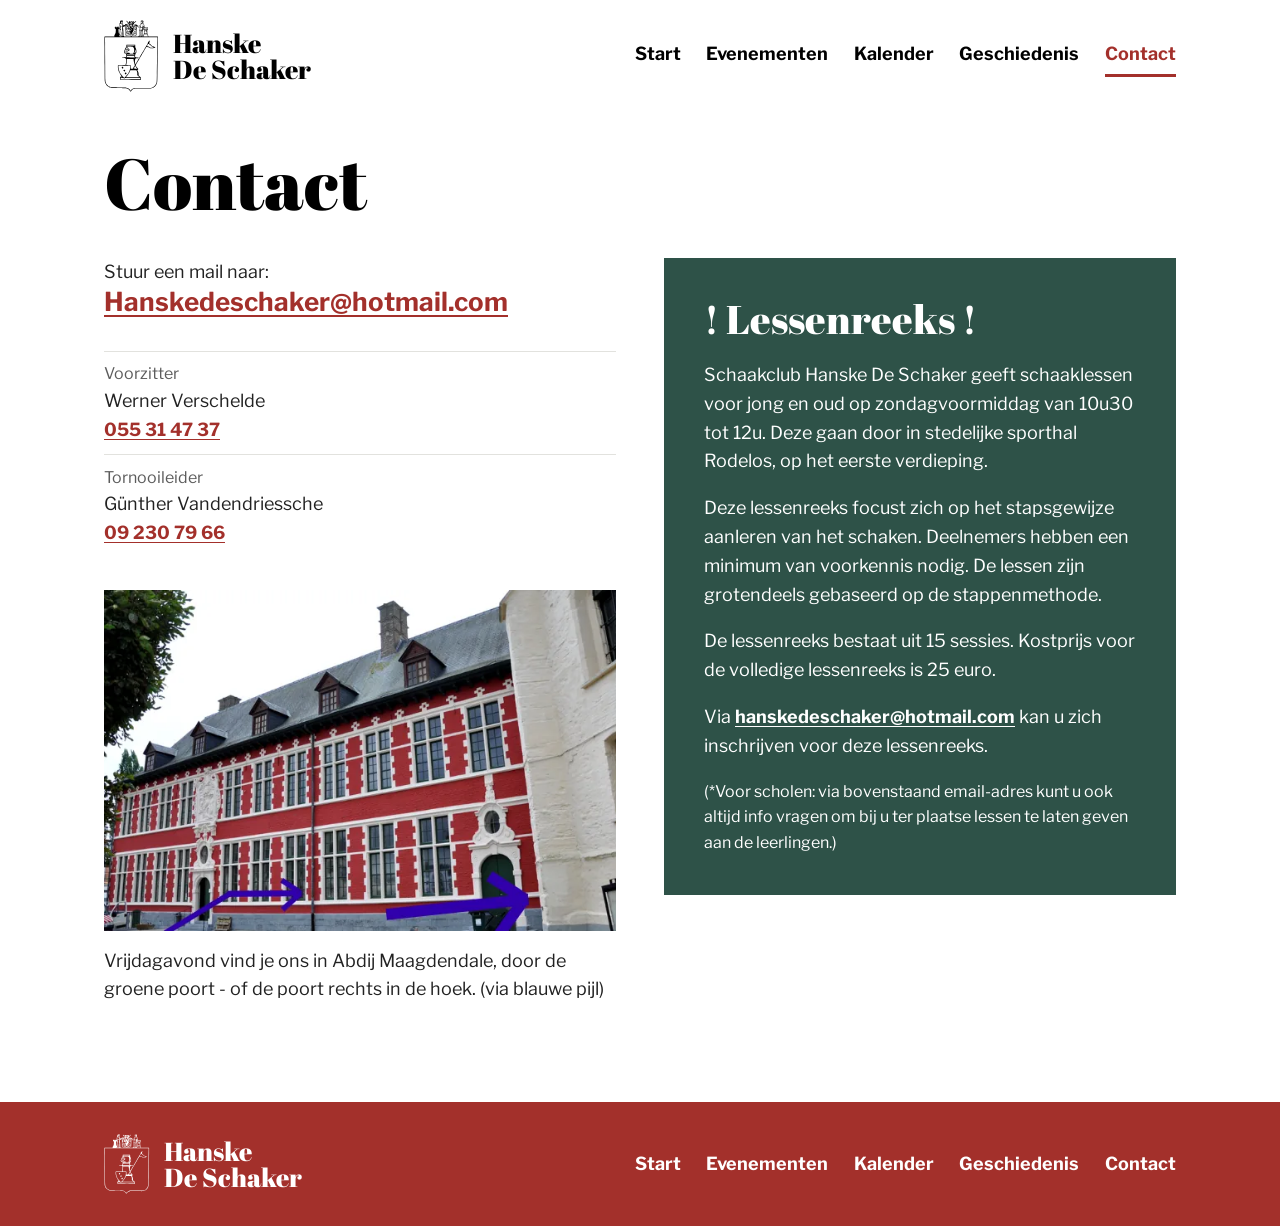
==== contact.html @ 007f4e90 "Add files via upload" ====
<!doctype html>
<html lang="nl">
<head>
  <meta charset="utf-8">
  <meta name="viewport" content="width=device-width, initial-scale=1">
  <title>Contact — Hanske De Schaker</title>
  <meta property="og:title" content="Contact — Hanske De Schaker">
  <meta property="og:type" content="website">
  <meta property="og:image" content="https://www.hanskedeschaker.eu/images/logo/deelbeeld.png">
  <link rel="icon" href="favicon.svg" type="image/svg+xml">
  <link rel="apple-touch-icon" href="apple-touch-icon.png">
  <link rel="preload" href="fonts/abril-fatface.woff2" as="font" type="font/woff2" crossorigin>
  <link rel="preload" href="fonts/franklin-400.woff2" as="font" type="font/woff2" crossorigin>
  <link rel="stylesheet" href="css/style.css">
</head>
<body>
  <a class="skip" href="#inhoud">Naar de inhoud</a>

  <header class="site-header">
    <div class="wrap">
      <a class="brand" href="index.html">
        <img src="images/logo/schild.svg" width="998" height="1297" alt="">
        <span>Hanske<br>De Schaker</span>
      </a>
      <nav class="site-nav" aria-label="Hoofdmenu">
        <ul>
          <li><a href="index.html">Start</a></li>
          <li><a href="evenementen.html">Evenementen</a></li>
          <li><a href="kalender.html">Kalender</a></li>
          <li><a href="geschiedenis.html">Geschiedenis</a></li>
          <li><a href="contact.html" aria-current="page">Contact</a></li>
        </ul>
      </nav>
    </div>
  </header>

  <main id="inhoud" class="wrap">
    <h1>Contact</h1>

    <div class="contact">
      <div>
        <p>Stuur een mail naar:</p>
        <p class="mail"><a href="mailto:Hanskedeschaker@hotmail.com">Hanskedeschaker@hotmail.com</a></p>

        <dl class="people">
          <div>
            <dt>Voorzitter</dt>
            <dd>Werner Verschelde</dd>
            <dd><a href="tel:+3255314737">055 31 47 37</a></dd>
          </div>
          <div>
            <dt>Tornooileider</dt>
            <dd>Günther Vandendriessche</dd>
            <dd><a href="tel:+3292307966">09 230 79 66</a></dd>
          </div>
        </dl>

        <div class="location">
          <figure>
            <img src="images/contact/abdij-maagdendale.webp" width="617" height="411" alt="Abdij Maagdendale in Oudenaarde, met blauwe pijlen naar de groene poort en naar de poort rechts in de hoek" loading="lazy" decoding="async">
          </figure>
          <p>Vrijdagavond vind je ons in Abdij Maagdendale, door de groene poort - of de poort rechts in de hoek. (via blauwe pijl)</p>
        </div>
      </div>

      <section class="lessons" aria-labelledby="lessenreeks">
        <h2 id="lessenreeks">! Lessenreeks !</h2>
        <p>Schaakclub Hanske De Schaker geeft schaaklessen voor jong en oud op zondagvoormiddag van 10u30 tot 12u. Deze gaan door in stedelijke sporthal Rodelos, op het eerste verdieping.</p>
        <p>Deze lessenreeks focust zich op het stapsgewijze aanleren van het schaken. Deelnemers hebben een minimum van voorkennis nodig. De lessen zijn grotendeels gebaseerd op de stappenmethode.</p>
        <p>De lessenreeks bestaat uit 15 sessies. Kostprijs voor de volledige lessenreeks is 25 euro.</p>
        <p>Via <a href="mailto:hanskedeschaker@hotmail.com">hanskedeschaker@hotmail.com</a> kan u zich inschrijven voor deze lessenreeks.</p>
        <p class="note">(*Voor scholen: via bovenstaand email-adres kunt u ook altijd info vragen om bij u ter plaatse lessen te laten geven aan de leerlingen.)</p>
      </section>
    </div>
  </main>

  <footer class="site-footer">
    <div class="wrap">
      <a class="brand" href="index.html">
        <img src="images/logo/schild.svg" width="998" height="1297" alt="">
        <span>Hanske<br>De Schaker</span>
      </a>
      <nav aria-label="Menu onderaan">
        <ul>
          <li><a href="index.html">Start</a></li>
          <li><a href="evenementen.html">Evenementen</a></li>
          <li><a href="kalender.html">Kalender</a></li>
          <li><a href="geschiedenis.html">Geschiedenis</a></li>
          <li><a href="contact.html">Contact</a></li>
        </ul>
      </nav>
    </div>
  </footer>
</body>
</html>
---- css/style.css ----
/* ==========================================================================
   Hanske De Schaker — stylesheet for the whole site
   --------------------------------------------------------------------------
   Colours, fonts and sizes are set ONCE, in the :root block below.
   Change a value there and it changes everywhere.
   ========================================================================== */


/* ---------- 1. Fonts ------------------------------------------------------
   Stored in the /fonts folder, so no outside service (like Google Fonts)
   is contacted when someone visits the site.
   - Abril Fatface: the typeface of the logo, used for headings.
   - Libre Franklin: a sturdy, very readable typeface, used for text. */

@font-face {
  font-family: "Abril Fatface";
  src: url("../fonts/abril-fatface.woff2") format("woff2");
  font-weight: 400;
  font-display: swap;
}
@font-face {
  font-family: "Libre Franklin";
  src: url("../fonts/franklin-400.woff2") format("woff2");
  font-weight: 400;
  font-display: swap;
}
@font-face {
  font-family: "Libre Franklin";
  src: url("../fonts/franklin-700.woff2") format("woff2");
  font-weight: 700;
  font-display: swap;
}


/* ---------- 2. Colours, fonts and sizes ----------------------------------
   The colours are the heraldic colours of the club's shield, matched to
   its home: the brick red and green gates of Abdij Maagdendale.          */

:root {
  --black: #000;         /* the ink of the logo */
  --red:   #a3302b;      /* Maagdendale brick */
  --green: #2e5248;      /* "de groene poort" */
  --gold:  #8c6a12;      /* Hanske's gold */
  --white: #fff;

  --text:  #222;         /* body text */
  --muted: #5c5c5c;      /* dates, captions, small print */
  --stone: #f1f1ee;      /* light background for highlighted rows */
  --line:  #e2e2de;      /* thin dividing lines in lists */

  --font-display: "Abril Fatface", Georgia, serif;
  --font-body: "Libre Franklin", system-ui, -apple-system, "Segoe UI", sans-serif;

  --page-width: 72rem;   /* widest the content gets */
  --text-width: 38rem;   /* comfortable reading width for paragraphs */
  --gutter: clamp(1rem, 4vw, 2.5rem); /* space at the left/right edge */
}


/* ---------- 3. Basics ---------------------------------------------------- */

*,
*::before,
*::after {
  box-sizing: border-box;
}

html {
  -webkit-text-size-adjust: 100%;
  text-size-adjust: 100%;
}

body {
  margin: 0;
  background: var(--white);
  color: var(--text);
  font-family: var(--font-body);
  font-size: 1.125rem;   /* 18px */
  line-height: 1.6;
}

img {
  display: block;
  max-width: 100%;
  height: auto;
}

h1,
h2,
h3 {
  margin: 0 0 0.5em;
  color: var(--black);
  font-family: var(--font-display);
  font-weight: 400;      /* Abril Fatface only comes in one (heavy) weight */
  line-height: 1.08;
  text-wrap: balance;
}

h1 { font-size: clamp(2.5rem, 1.5rem + 4.4vw, 4.5rem); }
h2 { font-size: clamp(1.75rem, 1.35rem + 1.5vw, 2.5rem); }
h3 { font-size: clamp(1.5rem, 1.25rem + 1vw, 2rem); }

p {
  margin: 0 0 1em;
}

a {
  color: var(--red);
  text-decoration-thickness: 0.08em;
  text-underline-offset: 0.16em;
}

a:hover {
  color: var(--black);
}

:focus-visible {
  outline: 3px solid var(--red);
  outline-offset: 3px;
}

/* Anything with the "hidden" attribute stays hidden, whatever else applies */
[hidden] {
  display: none !important;
}

/* Centres the content and keeps it away from the screen edges */
.wrap {
  max-width: var(--page-width);
  margin-inline: auto;
  padding-inline: var(--gutter);
}

.lead {
  max-width: var(--text-width);
  font-size: 1.3125rem;  /* 21px */
  line-height: 1.55;
}

.text {
  max-width: var(--text-width);
}

figure {
  margin: 0;
}

figcaption {
  margin-top: 0.6rem;
  color: var(--muted);
  font-size: 1rem;
}

/* "Naar de inhoud" link: invisible until reached with the Tab key */
.skip {
  position: absolute;
  top: 0.75rem;
  left: -9999px;
  z-index: 10;
  padding: 0.5rem 1rem;
  background: var(--white);
  color: var(--black);
  font-weight: 700;
}

.skip:focus {
  left: 0.75rem;
}


/* ---------- 4. Header and menu ------------------------------------------- */

.site-header .wrap {
  display: flex;
  flex-wrap: wrap;
  align-items: center;
  justify-content: space-between;
  gap: 1rem 2.5rem;
  padding-block: 1.25rem;
}

/* Shield + club name, used in the header and the footer */
.brand {
  display: flex;
  align-items: center;
  gap: 0.85rem;
  color: var(--black);
  text-decoration: none;
}

.brand img {
  width: auto;
  height: 4.5rem;
}

.brand span {
  font-family: var(--font-display);
  font-size: 1.625rem;
  line-height: 1;
}

.brand:hover {
  color: var(--black);
}

.site-nav ul,
.site-footer ul {
  display: flex;
  flex-wrap: wrap;
  gap: 0.25rem 1.6rem;
  margin: 0;
  padding: 0;
  list-style: none;
}

.site-nav a {
  display: block;
  padding-block: 0.3rem;
  border-bottom: 3px solid transparent;
  color: var(--black);
  font-weight: 700;
  text-decoration: none;
}

.site-nav a:hover {
  border-bottom-color: var(--black);
}

/* The page you are on */
.site-nav a[aria-current="page"] {
  border-bottom-color: var(--red);
  color: var(--red);
}

main {
  padding-block: 2rem 1rem;
}


/* ---------- 5. Start page ------------------------------------------------ */

/* Keeps "Hanske De Schaker!" together on one line where it fits */
.home h1 {
  max-width: 10em;
  margin-top: 0.25em;
  text-wrap: wrap;
}

.home h1 .nowrap {
  white-space: nowrap;
}

@media (min-width: 40rem) {
  .home h1 .name {
    white-space: nowrap;
  }
}

/* Two photos side by side at the same height.
   The flex-grow numbers are each photo's width divided by its height. */
.photo-pair {
  display: flex;
  gap: 0.75rem;
  margin-top: 2.5rem;
}

.photo-pair img {
  min-width: 0;
  flex-basis: 0;
}

.photo-pair img:nth-child(1) { flex-grow: 1.715; }  /* 799 / 466 */
.photo-pair img:nth-child(2) { flex-grow: 0.839; }  /* 584 / 696 */


/* ---------- 6. Evenementen ----------------------------------------------- */

/* Each year: the year on the left, that year's events on the right */
.year {
  display: grid;
  grid-template-columns: 8.5rem minmax(0, 1fr);
  gap: 0 2.5rem;
  padding-block: 2.5rem;
}

.year-label {
  position: sticky;      /* the year stays in view while you scroll */
  top: 1.5rem;
  align-self: start;
  margin: 0;
  color: var(--red);
  font-size: clamp(2.5rem, 1.5rem + 3vw, 4rem);
  line-height: 1;
}

.event {
  max-width: 50rem;
}

.event + .event {
  margin-top: 4rem;
}

.event h3 {
  margin-bottom: 0.25em;
}

.event p {
  max-width: var(--text-width);
}

.date {
  color: var(--muted);
  font-weight: 700;
}

/* Photo groups: up to three columns on wide screens, fewer on phones.
   Photos keep their own shape; nothing is cropped. */
.photos {
  columns: 3 12rem;
  column-gap: 0.75rem;
  margin-top: 1.75rem;
}

/* Exactly two photos: two columns */
.photos:has(> img:nth-child(2):last-child) {
  columns: 2 12rem;
}

.photos img {
  width: 100%;
  margin-bottom: 0.75rem;
  break-inside: avoid;
}

/* For groups of small photos: narrower columns */
.photos.small {
  columns: 3 8.5rem;
}

/* Small score tables */
.scores {
  margin: 0.5rem 0 1.5rem;
  border-collapse: collapse;
}

.scores caption {
  margin-bottom: 0.4rem;
  color: var(--black);
  font-family: var(--font-display);
  font-size: 1.5rem;
  text-align: left;
}

.scores th,
.scores td {
  padding: 0.45rem 1.75rem 0.45rem 0;
  border-bottom: 1px solid var(--line);
  font-weight: 400;
  text-align: left;
  vertical-align: top;
}

.scores td:last-child {
  padding-right: 0;
  font-weight: 700;
  font-variant-numeric: tabular-nums;
}


/* ---------- 7. Kalender -------------------------------------------------- */

.times {
  display: flex;
  flex-wrap: wrap;
  gap: 1.5rem 3.5rem;
  margin: 0.5rem 0 2.5rem;
}

.times p {
  margin: 0;
}

.times strong {
  display: block;
  color: var(--black);
  font-family: var(--font-display);
  font-size: 3rem;
  font-weight: 400;
  line-height: 1.1;
}

/* Each kind of event has its own colour (a small square, like a chessboard square) */
[data-category="club"]  { --kind: var(--black); }
[data-category="ovic"]  { --kind: var(--red); }
[data-category="rapid"] { --kind: var(--green); }
[data-category="event"] { --kind: var(--gold); }

.filters {
  display: flex;
  flex-wrap: wrap;
  gap: 0.5rem;
  margin-bottom: 1rem;
}

.filters button {
  display: inline-flex;
  align-items: center;
  gap: 0.55rem;
  padding: 0.5rem 0.95rem;
  border: 2px solid var(--black);
  background: var(--white);
  color: var(--black);
  font: inherit;
  font-size: 1rem;
  font-weight: 700;
  cursor: pointer;
}

.filters button:hover {
  background: var(--stone);
}

.filters button[aria-pressed="true"] {
  background: var(--black);
  color: var(--white);
}

.filters button[data-category]::before,
.event-row .what::before {
  content: "";
  display: inline-block;
  flex: none;
  width: 0.8em;
  height: 0.8em;
  background: var(--kind);
}

.filters button[aria-pressed="true"]::before {
  outline: 2px solid var(--white);
}

.month {
  max-width: 46rem;
}

.month h2 {
  margin: 2.5rem 0 0.5rem;
  font-size: 1.875rem;
}

/* A month with no visible events (because of the filter) is hidden */
.month:not(:has(.event-row:not([hidden]))) {
  display: none;
}

.events {
  margin: 0;
  padding: 0;
  list-style: none;
}

.event-row {
  display: grid;
  grid-template-columns: 3.75rem minmax(0, 1fr);
  align-items: center;
  gap: 1rem;
  padding: 0.7rem 0.75rem;
  border-top: 1px solid var(--line);
}

.event-row time {
  color: var(--black);
  font-family: var(--font-display);
  font-size: 2rem;
  line-height: 1;
}

/* Square, title and label side by side (the label moves under the title on phones) */
.event-row .what {
  display: grid;
  grid-template-columns: 0.8em auto minmax(0, 1fr);
  align-items: baseline;
  gap: 0.1rem 0.7rem;
}

.event-row .what::before {
  align-self: start;
  margin-top: 0.42em;
}

.event-row .tag {
  margin-left: 0.35rem;
  color: var(--muted);
  font-size: 1rem;
}

/* Special evenings */
.event-row.highlight {
  background: var(--stone);
}


/* ---------- 8. Geschiedenis ---------------------------------------------- */

/* A block of text with photos next to it */
.story {
  display: grid;
  grid-template-columns: minmax(0, 1.1fr) minmax(0, 1fr);
  gap: 2rem 3rem;
  align-items: start;
  margin-bottom: 4.5rem;
}

.story.reverse > figure,
.story.reverse > .archive {
  order: -1;
}

.story img {
  width: 100%;
}

/* Archive photos in two columns, each photo keeping its own shape */
.archive {
  columns: 2;
  column-gap: 0.75rem;
}

.archive img {
  margin-bottom: 0.75rem;
  break-inside: avoid;
}

.champions {
  columns: 3 14rem;
  column-gap: 2.5rem;
  margin: 2rem 0 0;
  padding: 0;
  list-style: none;
}

.champions li {
  display: grid;
  grid-template-columns: 3.4rem minmax(0, 1fr);
  gap: 0.75rem;
  padding: 0.4rem 0;
  border-top: 1px solid var(--line);
  break-inside: avoid;
}

.champions .year-number {
  color: var(--red);
  font-family: var(--font-display);
}


/* ---------- 9. Contact --------------------------------------------------- */

.contact {
  display: grid;
  grid-template-columns: minmax(0, 1fr) minmax(0, 1fr);
  gap: 3rem;
  align-items: start;
}

.mail {
  margin-top: -0.75em;
  font-size: clamp(1.25rem, 1rem + 1vw, 1.625rem);
  font-weight: 700;
  line-height: 1.3;
  overflow-wrap: break-word;
}

.people {
  margin: 2rem 0;
}

.people div {
  padding: 0.6rem 0;
  border-top: 1px solid var(--line);
}

.people dt {
  color: var(--muted);
  font-size: 1rem;
}

.people dd {
  margin: 0;
}

.people a {
  font-weight: 700;
}

.location figure {
  margin-bottom: 1rem;
}

.lessons {
  padding: clamp(1.5rem, 4vw, 2.5rem);
  background: var(--green);
  color: var(--white);
}

.lessons h2 {
  color: var(--white);
}

.lessons a {
  color: var(--white);
  font-weight: 700;
}

.lessons .note {
  margin-bottom: 0;
  font-size: 1rem;
}


/* ---------- 10. Footer --------------------------------------------------- */

.site-footer {
  margin-top: 4rem;
  background: var(--red);
  color: var(--white);
}

.site-footer .wrap {
  display: flex;
  flex-wrap: wrap;
  align-items: center;
  justify-content: space-between;
  gap: 1.5rem 2.5rem;
  padding-block: 2rem;
}

.site-footer .brand,
.site-footer .brand:hover,
.site-footer a {
  color: var(--white);
}

.site-footer .brand img {
  height: 3.75rem;
  filter: invert(1);     /* turns the black shield white */
}

.site-footer ul a {
  font-weight: 700;
  text-decoration: none;
}

.site-footer ul a:hover {
  text-decoration: underline;
}

.site-footer :focus-visible {
  outline-color: var(--white);
}


/* ---------- 11. Tablets and phones --------------------------------------- */

@media (max-width: 56rem) {
  .story,
  .contact {
    grid-template-columns: minmax(0, 1fr);
  }

  .story.reverse > figure,
  .story.reverse > .archive {
    order: 0;
  }
}

@media (max-width: 48rem) {
  .year {
    grid-template-columns: minmax(0, 1fr);
    padding-block: 1.5rem;
  }

  .year-label {
    position: static;
    margin-bottom: 1rem;
  }

  .photo-pair {
    flex-direction: column;
  }
}

@media (max-width: 40rem) {
  body {
    font-size: 1.0625rem;  /* 17px */
  }

  .site-header .wrap {
    padding-block: 1rem;
  }

  .brand img {
    height: 3.5rem;
  }

  .brand span {
    font-size: 1.375rem;
  }

  .site-nav {
    width: 100%;
  }

  .site-nav ul {
    gap: 0.25rem 1.1rem;
  }

  .lead {
    font-size: 1.1875rem;
  }

  .times strong {
    font-size: 2.5rem;
  }

  .event-row {
    grid-template-columns: 2.75rem minmax(0, 1fr);
    gap: 0.75rem;
    padding-inline: 0.5rem;
  }

  .event-row time {
    font-size: 1.625rem;
  }

  .event-row .what {
    grid-template-columns: 0.8em minmax(0, 1fr);
  }

  .event-row .tag {
    grid-column: 2;
    margin-left: 0;
  }
}

/* Respect people who prefer less motion (the site has very little anyway) */
@media (prefers-reduced-motion: reduce) {
  * {
    scroll-behavior: auto !important;
  }
}
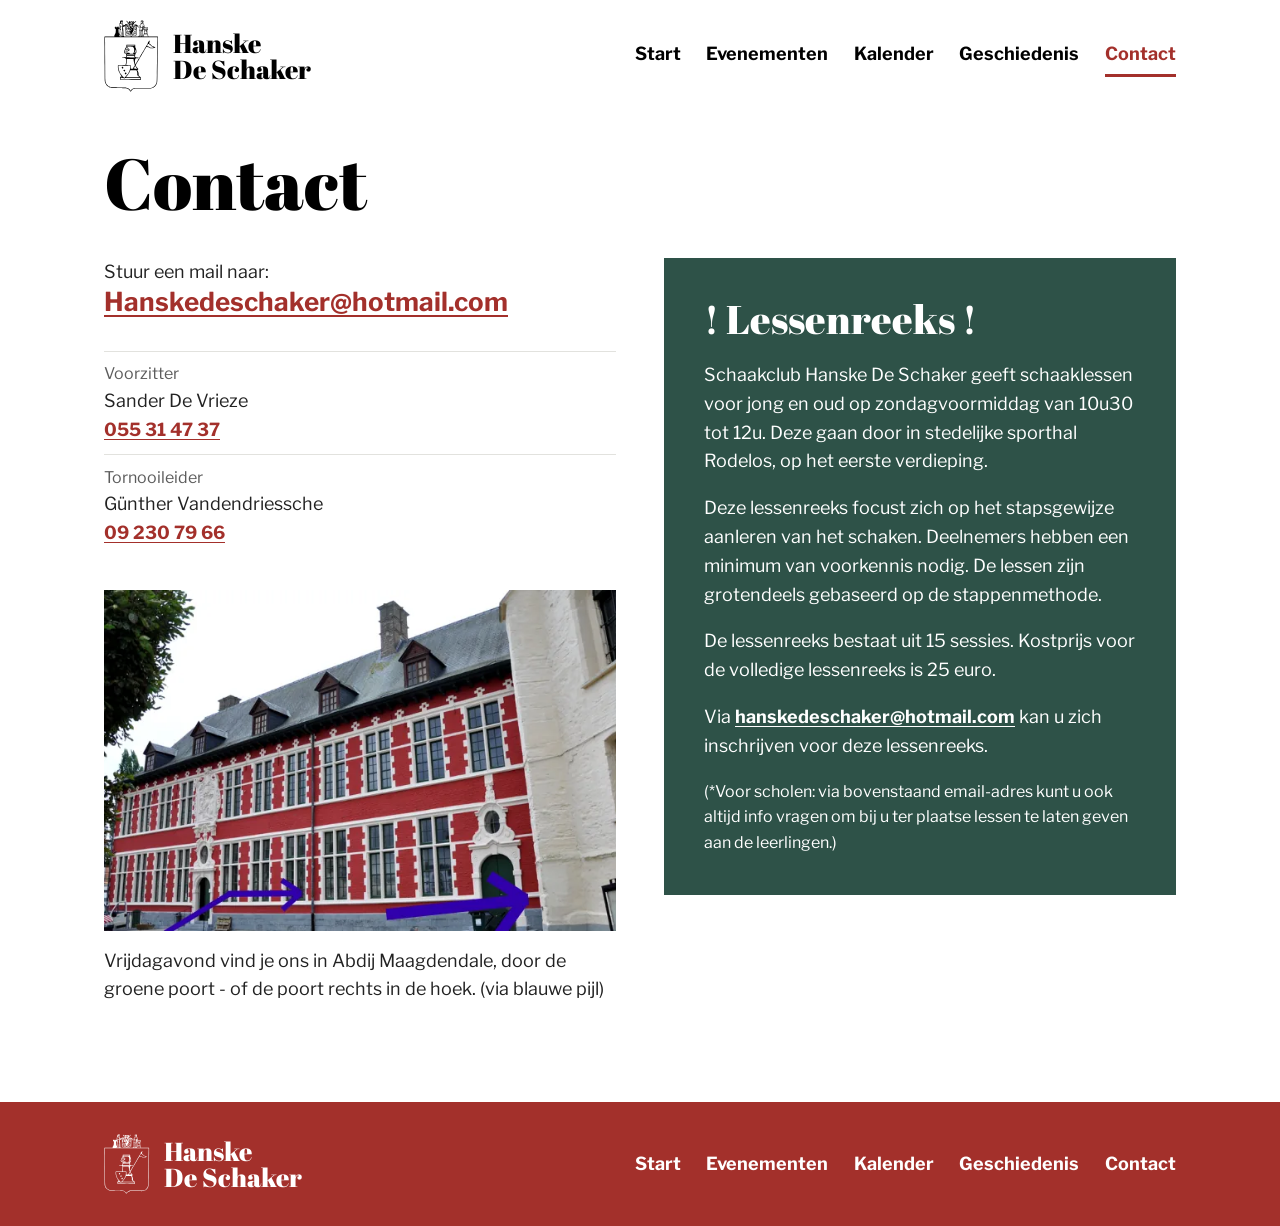
==== commit 585566fe: "Update contact name from Werner to Sander" ====
--- a/contact.html
+++ b/contact.html
@@ -45,7 +45,7 @@
         <dl class="people">
           <div>
             <dt>Voorzitter</dt>
-            <dd>Werner Verschelde</dd>
+            <dd>Sander De Vrieze</dd></dd>
             <dd><a href="tel:+3255314737">055 31 47 37</a></dd>
           </div>
           <div>
